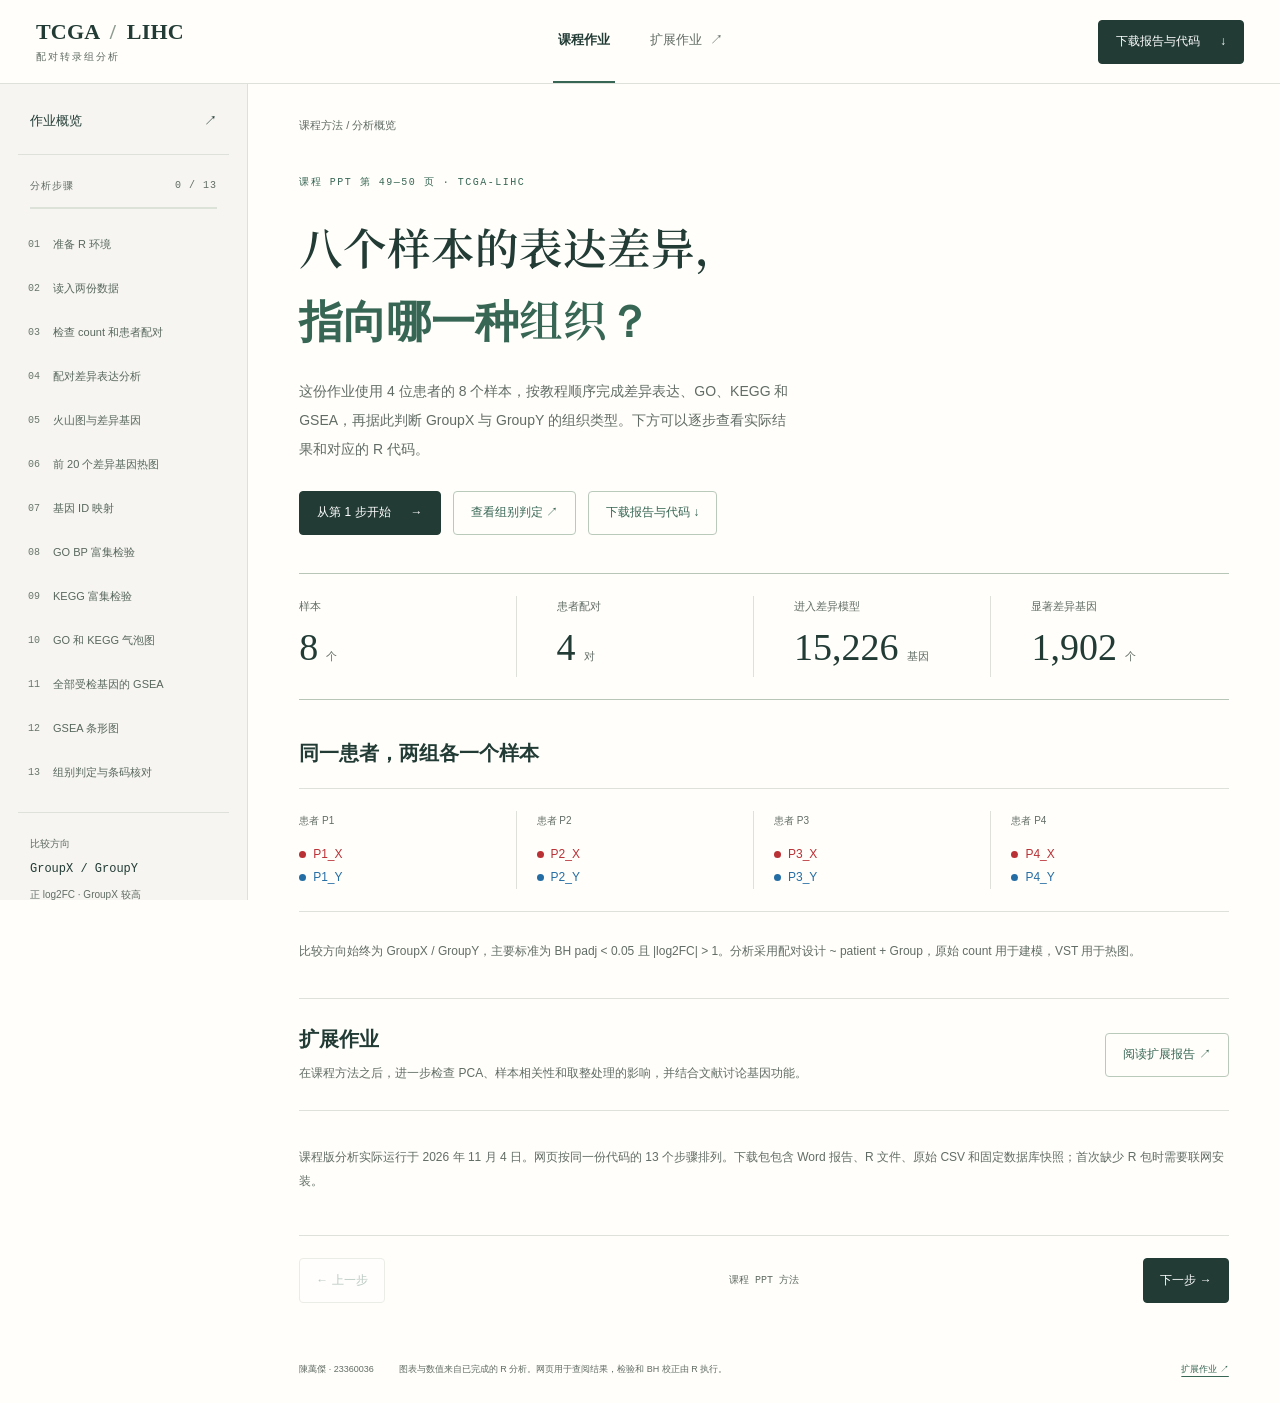
==== tcga-lihc/course/index.html @ a0c36216 "Add course assignment reader and extended report" ====
<!doctype html>
<html lang="zh-CN">
<head>
  <meta charset="utf-8"><meta name="viewport" content="width=device-width, initial-scale=1">
  <meta name="description" content="按课程教程的13个步骤查看 TCGA-LIHC 配对差异表达、GO、KEGG 和 GSEA 的实际结果与对应 R 代码。">
  <meta name="theme-color" content="#f6f5f1">
  <title>课程作业 · TCGA-LIHC 配对转录组分析</title>
  <link rel="stylesheet" href="course.css?v=1">
  <script defer src="data.js?v=1"></script><script defer src="course.js?v=1"></script>
</head>
<body>
  <a class="skip" href="#main">跳到正文</a>
  <header class="masthead">
    <a class="brand" href="#overview"><b>TCGA <span>/</span> LIHC</b><small>配对转录组分析</small></a>
    <nav aria-label="作业栏目"><a class="current" href="./" aria-current="page">课程作业</a><a href="extended.html">扩展作业 <span>↗</span></a></nav>
    <a class="download" href="downloads/TCGA_LIHC_course.zip" download>下载报告与代码 <span>↓</span></a>
  </header>
  <div class="layout">
    <aside class="rail">
      <a class="overview-link" href="#overview">作业概览 <span>↗</span></a>
      <div class="rail-title">分析步骤 <span id="progress-label">0 / 13</span></div>
      <div class="progress"><i id="progress"></i></div>
      <nav id="steps" aria-label="13 个分析步骤"></nav>
      <p class="rail-note">比较方向<br><b>GroupX / GroupY</b><br>正 log2FC · GroupX 较高<br>负 log2FC · GroupY 较高</p>
    </aside>
    <main id="main" tabindex="-1">
      <div class="breadcrumb"><span id="section-label">课程方法 / 分析概览</span><button id="open-code" hidden>查看本步 R 代码 <span>&lt;/&gt;</span></button></div>
      <article id="content"><h1>TCGA-LIHC 配对转录组分析</h1><p>正在读取课程版结果。</p></article>
      <div class="step-footer" id="step-footer"><button id="previous">← 上一步</button><span id="step-caption"></span><button id="next">下一步 →</button></div>
      <footer class="footer"><span>陳萬傑 · 23360036</span><p>图表与数值来自已完成的 R 分析。网页用于查阅结果，检验和 BH 校正由 R 执行。</p><a href="extended.html">扩展作业 ↗</a></footer>
    </main>
  </div>
  <dialog id="code-dialog" aria-labelledby="code-title"><div class="dialog-head"><div><small id="code-source"></small><h2 id="code-title">本步 R 代码</h2></div><button id="close-code" aria-label="关闭代码">×</button></div><div class="code-actions"><span>TCGA_LIHC_分步分析.R</span><button id="copy-code">复制本步代码</button><a href="downloads/TCGA_LIHC_course.R" download>下载完整 R 文件 ↓</a></div><pre id="code-body" tabindex="0"></pre></dialog>
  <dialog id="figure-dialog" aria-labelledby="figure-title"><div class="dialog-head"><h2 id="figure-title">分析图表</h2><button id="close-figure" aria-label="关闭图表">×</button></div><img id="figure-full" alt=""><a id="figure-pdf" target="_blank" rel="noopener">查看 PDF ↗</a></dialog>
  <div id="toast" role="status" aria-live="polite"></div>
  <noscript><p class="no-js">本页需要 JavaScript 才能切换步骤。可直接<a href="downloads/TCGA_LIHC_course.zip">下载报告与 R 代码</a>。</p></noscript>
</body>
</html>
---- tcga-lihc/course/course.css ----
@font-face{font-family:Research Serif;src:url('../fonts/research-serif.woff2') format('woff2');font-weight:600;font-display:swap}
:root{--ink:#223b35;--text:#354640;--muted:#626c66;--line:#dde1d9;--paper:#fffefa;--ground:#f6f5f1;--accent:#376655;--x:#b93035;--y:#246da4;--rail:248px;--head:84px;--sans:"Segoe UI","Microsoft YaHei","PingFang SC",sans-serif;--serif:"Research Serif","Source Han Serif SC","Noto Serif SC","SimSun",serif;--mono:Consolas,"Cascadia Code",monospace}
*{box-sizing:border-box}html{scroll-padding-top:105px}body{margin:0;background:var(--paper);color:var(--text);font:15px/1.9 var(--sans);-webkit-font-smoothing:antialiased}a{color:var(--accent);text-underline-offset:4px}button,input,select{font:inherit}button,a,input,select{touch-action:manipulation}button{cursor:pointer;color:inherit}button:disabled{opacity:.35;cursor:default}a:focus-visible,button:focus-visible,input:focus-visible,select:focus-visible,pre:focus-visible{outline:3px solid #2d7c67;outline-offset:4px}[hidden]{display:none!important}.skip{position:fixed;top:-80px;left:20px;z-index:100;background:white;padding:12px}.skip:focus{top:10px}
.masthead{height:var(--head);display:flex;align-items:center;justify-content:space-between;gap:24px;padding:0 36px;position:sticky;top:0;background:var(--paper);border-bottom:1px solid var(--line);z-index:10}.brand{color:var(--ink);text-decoration:none;line-height:1.4;flex-shrink:0}.brand b{display:block;font:600 22px Georgia,serif;letter-spacing:.2px}.brand b span{color:#8c9b8f;padding:0 5px}.brand small{display:block;font-size:10px;letter-spacing:2px;margin-top:5px;color:var(--muted)}.masthead nav{display:flex;gap:30px;height:100%;align-items:center}.masthead nav a{color:var(--muted);font-size:13px;text-decoration:none;display:flex;align-items:center;gap:8px;height:100%;border-bottom:2px solid transparent;padding:0 5px}.masthead nav a.current{color:var(--ink);border-bottom-color:var(--accent);font-weight:600}.masthead nav a:hover{color:var(--ink)}.download,.button{background:var(--ink);color:white;text-decoration:none;border:1px solid var(--ink);border-radius:4px;padding:9px 17px;font-size:12px;display:inline-flex;align-items:center;gap:20px;min-height:44px}.download:hover,.button:hover{background:var(--accent)}.button.secondary{background:transparent;color:var(--accent);border-color:#b9c9ba}
.layout{display:grid;grid-template-columns:var(--rail) minmax(0,1fr);max-width:1800px;margin:auto}.rail{position:sticky;top:var(--head);height:calc(100dvh - var(--head));overflow:auto;background:var(--ground);border-right:1px solid var(--line);padding:25px 18px;scrollbar-width:thin}.overview-link{text-decoration:none;color:var(--ink);font-size:13px;display:flex;justify-content:space-between;padding:0 12px 20px;border-bottom:1px solid var(--line);margin-bottom:21px}.rail-title{display:flex;justify-content:space-between;padding:0 12px;font-size:10px;color:var(--muted);letter-spacing:1px}.rail-title span{font-family:var(--mono)}.progress{height:2px;background:#dce2d7;margin:12px 12px 15px}.progress i{display:block;height:100%;width:0;background:var(--accent);transition:width .2s}.step-link{display:flex;align-items:center;gap:13px;padding:8px 10px;min-height:42px;font-size:11px;text-decoration:none;color:#58675e;border-radius:4px;line-height:1.55;margin:2px 0}.step-link>span{font:10px var(--mono);color:#69766c}.step-link.active{background:#e1e9dc;color:#214e3c;font-weight:600}.step-link:hover{background:#e9eee3}.rail-note{font-size:10px;color:var(--muted);line-height:2.1;padding:20px 12px 0;margin:18px 0 0;border-top:1px solid var(--line)}.rail-note b{font:12px/2.5 var(--mono);color:var(--ink)}
main{min-width:0;padding:26px clamp(25px,4vw,80px) 20px;max-width:1360px;width:100%;margin:auto;outline:none}.breadcrumb{display:flex;justify-content:space-between;align-items:center;gap:20px;min-height:30px;font-size:11px;color:var(--muted);margin-bottom:35px}.breadcrumb button{background:transparent;border:0;min-height:36px;font-size:11px;color:var(--accent)}.breadcrumb button span{margin-left:12px;font:10px var(--mono)}h1,h2,h3{color:var(--ink);line-height:1.5;text-wrap:pretty}h1{font:600 clamp(28px,2.9vw,43px)/1.55 var(--serif);margin:0 0 15px}h2{font-size:20px;margin:35px 0 15px}h3{font-size:15px;margin:24px 0 12px}.intro{font-size:14px;line-height:2;color:var(--muted);margin:0 0 30px;max-width:78ch}.eyebrow{font:10px/1.6 var(--mono);color:var(--accent);letter-spacing:1.5px;margin:0 0 20px}.overview-title{font-size:clamp(32px,3.4vw,51px);line-height:1.65;margin-bottom:22px}.overview-title em{font-style:normal;color:var(--accent)}.lead{font-size:14px;line-height:2.1;max-width:64ch;color:var(--muted);margin:0 0 26px}.actions{display:flex;gap:12px;align-items:center;flex-wrap:wrap}.metrics{display:grid;grid-template-columns:repeat(4,1fr);border-top:1px solid #b8c6b8;border-bottom:1px solid #b8c6b8;margin:38px 0;padding:22px 0;gap:20px}.metrics>div{border-right:1px solid var(--line);padding-left:20px}.metrics>div:first-child{padding:0}.metrics>div:last-child{border:0}.metrics span{display:block;color:var(--muted);font-size:11px}.metrics b{font:38px/1.6 Georgia,serif;color:var(--ink)}.metrics small{font-size:11px;margin-left:8px;color:var(--muted)}.pair-grid{display:grid;grid-template-columns:repeat(4,1fr);gap:20px;border-top:1px solid var(--line);border-bottom:1px solid var(--line);padding:22px 0;margin:20px 0 28px}.pair-grid div{border-right:1px solid var(--line)}.pair-grid div:last-child{border:0}.pair-grid small{font-size:10px;color:var(--muted);display:block;margin-bottom:13px}.pair-grid b{display:block;font-size:12px;font-weight:500}.x{color:var(--x)}.y{color:var(--y)}.x:before,.y:before{content:"";display:inline-block;height:7px;width:7px;border-radius:50%;margin-right:7px;background:currentColor}.note{font-size:12px;line-height:1.95;color:var(--muted);margin:23px 0}.method{font:clamp(22px,3vw,34px)/1.8 var(--mono);padding:26px 0;color:var(--ink);border-top:1px solid var(--line);border-bottom:1px solid var(--line);margin-bottom:22px}.direction{display:grid;grid-template-columns:1fr 1fr;gap:30px;border-bottom:1px solid var(--line);padding-bottom:22px}.direction b{font:26px Georgia,serif;color:var(--ink)}.direction p{font-size:12px;color:var(--muted);margin:10px 0 0}.direction>div+div{border-left:1px solid var(--line);padding-left:30px}.result-line{font-size:16px;margin:25px 0 10px;color:var(--ink)}
.table-wrap{overflow:auto;border-top:2px solid var(--ink);border-bottom:1px solid var(--ink);margin:17px 0 20px;scrollbar-width:thin}table{border-collapse:collapse;width:100%;font-size:12px;line-height:1.8}th{font-weight:600;color:var(--ink);border-bottom:1px solid #b2beb3;text-align:left;white-space:nowrap}th,td{padding:12px 13px;vertical-align:top}tbody tr+tr td{border-top:1px solid #e6e9e1}tbody tr:hover{background:#f6f8f1}.num{font-family:var(--mono);font-size:11px;text-align:right;white-space:nowrap}.term{min-width:230px;max-width:450px}.term small{display:block;font:10px var(--mono);color:var(--muted);margin-top:5px}.controls{display:flex;gap:14px;align-items:center;flex-wrap:wrap;margin:28px 0 14px;font-size:12px}.controls input[type=search]{background:white;border:1px solid #bfc8bd;border-radius:4px;padding:10px 13px;width:min(100%,340px);min-height:44px;color:var(--ink)}.controls select{background:white;border:1px solid #bfc8bd;border-radius:4px;padding:9px 11px;min-height:44px;max-width:100%;color:var(--ink)}.controls label{display:flex;align-items:center;gap:6px;min-height:44px}.controls input[type=checkbox]{width:16px;height:16px;accent-color:var(--accent)}.controls button,.table-pager button{border:1px solid #bec8ba;background:white;color:var(--accent);padding:8px 12px;border-radius:4px;min-height:44px;font-size:11px}.table-pager{display:flex;align-items:center;justify-content:space-between;gap:12px;font-size:11px;color:var(--muted)}.table-pager>div{display:flex;gap:12px;align-items:center}.segmented{display:flex;border:1px solid #bcc8b8;border-radius:4px;overflow:hidden;width:max-content;max-width:100%}.segmented button{background:none;border:0;min-height:44px;padding:9px 18px;font-size:12px;color:var(--accent)}.segmented button[aria-pressed=true]{background:var(--accent);color:white}.figure{margin:22px 0 0;border-top:1px solid var(--line);padding-top:22px}.figure-top{display:flex;justify-content:space-between;align-items:center;gap:20px;font-size:11px;margin-bottom:12px}.figure-top span{color:var(--muted)}.figure-image{display:block;width:100%;background:white;border:0;cursor:zoom-in;padding:0}.figure-image img{display:block;width:100%;height:auto;max-height:950px;object-fit:contain}.figure figcaption{font-size:11px;line-height:1.95;color:var(--muted);margin-top:15px}.summary-block{margin:28px 0;padding-top:22px;border-top:1px solid var(--line)}.summary-block p{font-size:14px;line-height:2}.count-strip{display:flex;gap:25px;margin:15px 0;font-size:12px;flex-wrap:wrap}.count-strip b{font:25px Georgia,serif;margin-left:8px}.ref-list{font-size:11px;color:var(--muted);line-height:1.9;padding-left:22px;overflow-wrap:anywhere}.ref-list li{margin:14px 0}.read-more{display:flex;align-items:center;justify-content:space-between;gap:30px;border-top:1px solid var(--line);border-bottom:1px solid var(--line);padding:25px 0;margin:35px 0}.read-more h2{margin:0 0 8px}.read-more p{font-size:12px;color:var(--muted);margin:0}
.step-footer{border-top:1px solid var(--line);padding-top:22px;display:flex;align-items:center;justify-content:space-between;gap:15px;margin-top:42px}.step-footer button{border:1px solid #c2cdbd;background:white;color:var(--accent);padding:10px 16px;border-radius:4px;min-height:44px;font-size:12px}.step-footer button:last-child{background:var(--ink);border-color:var(--ink);color:white}.step-footer span{font:10px var(--mono);color:var(--muted)}.footer{font-size:9px;color:var(--muted);margin-top:38px;padding:20px 0 5px;display:flex;align-items:flex-start;gap:25px}.footer span{white-space:nowrap}.footer p{margin:0;flex:1}.footer a{white-space:nowrap}
dialog{border:1px solid var(--line);border-radius:7px;background:var(--paper);color:var(--ink);box-shadow:0 20px 80px #1b302330;padding:0}dialog::backdrop{background:#16261dc0}#code-dialog{width:min(1000px,94vw);height:86dvh;max-width:94vw}#code-dialog[open]{display:flex;flex-direction:column}.dialog-head{padding:20px 25px;border-bottom:1px solid var(--line);display:flex;justify-content:space-between;align-items:center;gap:20px}.dialog-head h2{font-size:18px;margin:0}.dialog-head small{font:10px var(--mono);color:var(--muted)}.dialog-head button{background:transparent;border:0;font-size:26px;min-height:44px;min-width:44px}.code-actions{display:flex;align-items:center;gap:20px;padding:15px 25px;border-bottom:1px solid var(--line);font-size:10px}.code-actions span{font-family:var(--mono);flex:1}.code-actions button{min-height:40px;border:0;background:#e6eddf;padding:7px 12px;border-radius:4px;color:var(--accent);font-size:10px}#code-body{overflow:auto;padding:18px 0;margin:0;background:#f5f6f0;flex:1;font:12px/1.8 var(--mono);tab-size:2;outline-offset:-4px}#code-body>span{display:flex;min-width:max-content}.line-no{font:10px/2.16 var(--mono);color:#727d71;min-width:55px;user-select:none;text-align:right;padding-right:15px}.code-line{white-space:pre;padding-right:25px}.comment{color:#64795a}#figure-dialog{width:min(1250px,97vw);max-width:97vw;max-height:95dvh;overflow:auto}#figure-dialog img{display:block;width:100%;height:auto;padding:15px}#figure-dialog>a{display:block;padding:15px 25px;font-size:12px}#toast{position:fixed;bottom:25px;left:50%;transform:translateX(-50%);padding:10px 20px;border-radius:4px;background:var(--ink);color:white;font-size:12px;z-index:100;display:none}.no-js{padding:30px}.extended-main{max-width:1120px;padding-top:42px}.extension-list{margin:30px 0}.extension-row{display:grid;grid-template-columns:40px 190px 1fr;gap:22px;padding:22px 0;border-top:1px solid var(--line);align-items:start}.extension-row>span{font:11px var(--mono);color:var(--muted);margin-top:6px}.extension-row h2{font-size:17px;margin:0}.extension-row p{font-size:13px;line-height:1.95;margin:0;color:var(--muted)}.report-preview{margin:27px 0 15px;width:100%;height:850px;border:1px solid var(--line);background:white}.report-fallback{font-size:12px;color:var(--muted)}
@media(min-width:1600px){.rail{padding-left:24px;padding-right:24px}}@media(max-width:1000px){:root{--rail:220px}.masthead{padding:0 23px;gap:15px}.masthead nav{gap:18px}main{padding-left:30px;padding-right:30px}.metrics{gap:10px}.metrics b{font-size:31px}.footer{flex-wrap:wrap}.footer p{flex-basis:65%}}
@media(max-width:760px){:root{--head:74px}.masthead{padding:0 16px;gap:14px}.brand b{font-size:18px}.brand small{font-size:8px;letter-spacing:1px}.masthead nav{gap:15px;margin-left:auto}.masthead nav a{font-size:11px;padding:0}.masthead nav a span{display:none}.masthead>.download{display:none}.layout{display:block}.rail{height:auto;position:sticky;top:var(--head);padding:0;border-right:0;border-bottom:1px solid var(--line);z-index:9;overflow:visible}.overview-link,.rail-title,.progress,.rail-note{display:none}.rail nav{display:flex;overflow:auto;padding:7px 12px;gap:3px;scrollbar-width:thin}.step-link{flex-shrink:0;font-size:11px;padding:9px 11px;gap:8px;max-width:none;white-space:nowrap;min-height:44px}.step-link span{font-size:9px}main{padding:21px 21px 15px}.breadcrumb{font-size:9px;margin-bottom:25px;gap:10px}.breadcrumb button{font-size:9px;min-height:44px}.breadcrumb button span{margin-left:7px}h1{font-size:29px}.overview-title{font-size:34px}.lead,.intro{font-size:13px}.eyebrow{font-size:9px;margin-bottom:15px}.metrics{grid-template-columns:1fr 1fr;gap:16px 0;margin:30px 0;padding:18px 0}.metrics>div{padding-left:25px}.metrics>div:nth-child(3){padding-left:0}.metrics>div:nth-child(2){border:0}.metrics span{font-size:10px}.metrics b{font-size:32px}.pair-grid{gap:0}.pair-grid div:not(:first-child){padding-left:12px}.pair-grid small{font-size:9px}.pair-grid b{font-size:10px}h2{font-size:18px}.button{font-size:11px;gap:12px;padding:9px 14px}.table-wrap{margin-top:15px}th,td{padding:11px 10px}table{font-size:11px}.num{font-size:10px}.term{min-width:200px}.controls{gap:9px}.controls input[type=search]{width:100%;font-size:12px}.controls select{font-size:11px}.controls label{font-size:11px}.table-pager{font-size:10px;align-items:flex-start;gap:10px}.table-pager>div{gap:8px}.table-pager button{font-size:10px;padding:8px 10px}.table-pager>span{max-width:125px}.figure{padding-top:14px}.figure-top{font-size:10px;gap:10px}.figure figcaption{font-size:10px}.direction{gap:18px}.direction>div+div{padding-left:18px}.direction b{font-size:21px}.direction p{font-size:11px}.read-more{display:block}.read-more .button{margin-top:18px}.summary-block p{font-size:13px}.step-footer button{font-size:11px;padding:9px 12px}.step-footer span{font-size:9px}.footer{display:block;font-size:9px}.footer p{margin:10px 0}.code-actions{padding:10px 15px;gap:10px;flex-wrap:wrap}.code-actions span{flex-basis:100%;font-size:10px}.code-actions button,.code-actions a{font-size:10px;min-height:44px;display:flex;align-items:center}#code-dialog{height:95dvh;width:97vw;max-width:97vw}.dialog-head{padding:12px 15px}.dialog-head h2{font-size:16px}.dialog-head small{font-size:9px}#code-body{font-size:11px}.line-no{min-width:40px;padding-right:10px}.extended-main{padding-top:28px}.extension-row{grid-template-columns:25px 1fr;gap:10px}.extension-row p{grid-column:2}.report-preview{height:550px}.report-fallback{font-size:11px}}
@media(prefers-reduced-motion:reduce){*{transition:none!important;scroll-behavior:auto!important}}@media print{.masthead,.rail,.breadcrumb,.step-footer,.footer,.controls,.table-pager{display:none!important}.layout{display:block}main{max-width:none;padding:0}body{font-size:12pt}.figure{break-inside:avoid}}

.report-reader{border:1px solid var(--line);margin:25px 0;background:#eeeee7}.report-toolbar{display:flex;justify-content:space-between;align-items:center;gap:12px;padding:15px;background:var(--paper);border-bottom:1px solid var(--line);font-size:12px}.report-toolbar button,.report-toolbar select{min-height:44px;border:1px solid #bdc8b7;border-radius:4px;background:white;padding:8px 13px;color:var(--accent);font-size:11px}.report-toolbar label{white-space:nowrap}.report-toolbar select{margin:0 4px;padding-right:5px}.report-reader img{display:block;width:100%;max-width:1000px;height:auto;margin:15px auto;background:white}.report-status{font-size:11px;color:var(--muted);text-align:center;padding:8px 12px 15px;margin:0}@media(max-width:760px){.report-toolbar{padding:10px;gap:7px;font-size:10px}.report-toolbar button{font-size:10px;padding:8px}.report-toolbar select{padding:6px}.report-reader img{margin:10px auto}.report-status{font-size:10px}}
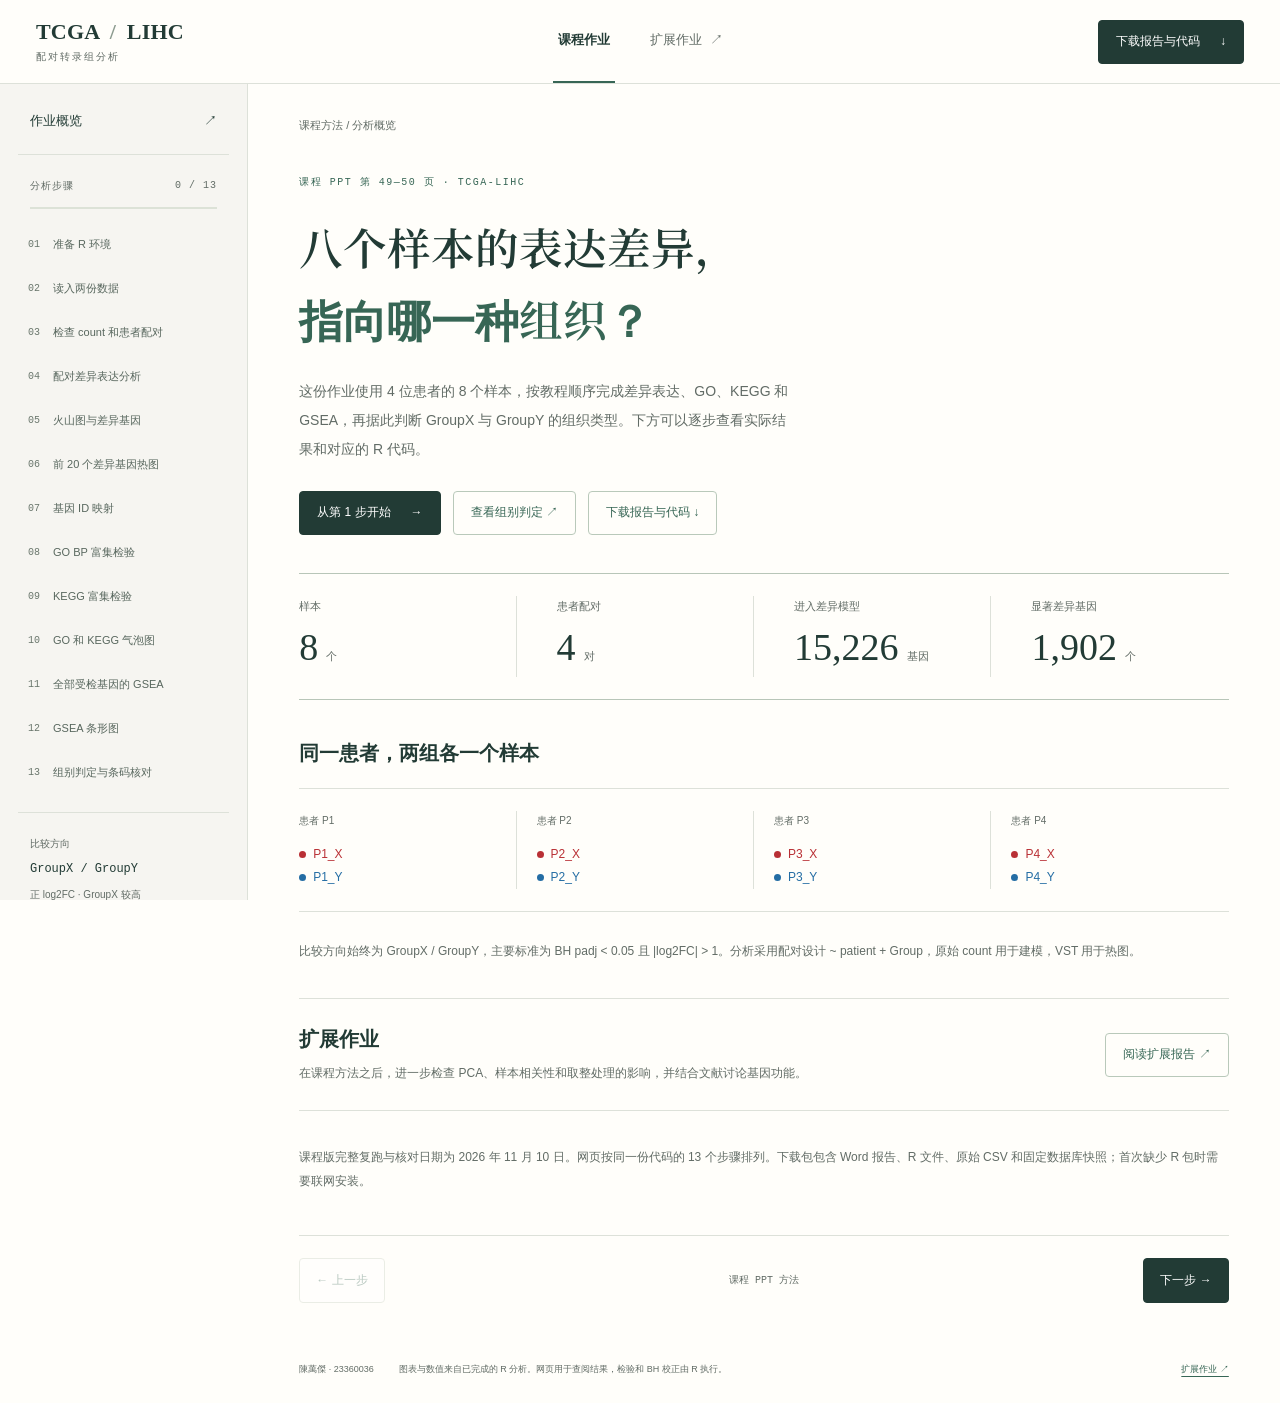
==== commit 9716ad29: "核对课程报告图表与统计说明，同步 GO/KEGG GSEA 和通路索引" ====
--- a/tcga-lihc/course/index.html
+++ b/tcga-lihc/course/index.html
@@ -1,38 +1,38 @@
-<!doctype html>
-<html lang="zh-CN">
-<head>
-  <meta charset="utf-8"><meta name="viewport" content="width=device-width, initial-scale=1">
-  <meta name="description" content="按课程教程的13个步骤查看 TCGA-LIHC 配对差异表达、GO、KEGG 和 GSEA 的实际结果与对应 R 代码。">
-  <meta name="theme-color" content="#f6f5f1">
-  <title>课程作业 · TCGA-LIHC 配对转录组分析</title>
-  <link rel="stylesheet" href="course.css?v=1">
-  <script defer src="data.js?v=1"></script><script defer src="course.js?v=1"></script>
-</head>
-<body>
-  <a class="skip" href="#main">跳到正文</a>
-  <header class="masthead">
-    <a class="brand" href="#overview"><b>TCGA <span>/</span> LIHC</b><small>配对转录组分析</small></a>
-    <nav aria-label="作业栏目"><a class="current" href="./" aria-current="page">课程作业</a><a href="extended.html">扩展作业 <span>↗</span></a></nav>
-    <a class="download" href="downloads/TCGA_LIHC_course.zip" download>下载报告与代码 <span>↓</span></a>
-  </header>
-  <div class="layout">
-    <aside class="rail">
-      <a class="overview-link" href="#overview">作业概览 <span>↗</span></a>
-      <div class="rail-title">分析步骤 <span id="progress-label">0 / 13</span></div>
-      <div class="progress"><i id="progress"></i></div>
-      <nav id="steps" aria-label="13 个分析步骤"></nav>
-      <p class="rail-note">比较方向<br><b>GroupX / GroupY</b><br>正 log2FC · GroupX 较高<br>负 log2FC · GroupY 较高</p>
-    </aside>
-    <main id="main" tabindex="-1">
-      <div class="breadcrumb"><span id="section-label">课程方法 / 分析概览</span><button id="open-code" hidden>查看本步 R 代码 <span>&lt;/&gt;</span></button></div>
-      <article id="content"><h1>TCGA-LIHC 配对转录组分析</h1><p>正在读取课程版结果。</p></article>
-      <div class="step-footer" id="step-footer"><button id="previous">← 上一步</button><span id="step-caption"></span><button id="next">下一步 →</button></div>
-      <footer class="footer"><span>陳萬傑 · 23360036</span><p>图表与数值来自已完成的 R 分析。网页用于查阅结果，检验和 BH 校正由 R 执行。</p><a href="extended.html">扩展作业 ↗</a></footer>
-    </main>
-  </div>
-  <dialog id="code-dialog" aria-labelledby="code-title"><div class="dialog-head"><div><small id="code-source"></small><h2 id="code-title">本步 R 代码</h2></div><button id="close-code" aria-label="关闭代码">×</button></div><div class="code-actions"><span>TCGA_LIHC_分步分析.R</span><button id="copy-code">复制本步代码</button><a href="downloads/TCGA_LIHC_course.R" download>下载完整 R 文件 ↓</a></div><pre id="code-body" tabindex="0"></pre></dialog>
-  <dialog id="figure-dialog" aria-labelledby="figure-title"><div class="dialog-head"><h2 id="figure-title">分析图表</h2><button id="close-figure" aria-label="关闭图表">×</button></div><img id="figure-full" alt=""><a id="figure-pdf" target="_blank" rel="noopener">查看 PDF ↗</a></dialog>
-  <div id="toast" role="status" aria-live="polite"></div>
-  <noscript><p class="no-js">本页需要 JavaScript 才能切换步骤。可直接<a href="downloads/TCGA_LIHC_course.zip">下载报告与 R 代码</a>。</p></noscript>
-</body>
-</html>
+<!doctype html>
+<html lang="zh-CN">
+<head>
+  <meta charset="utf-8"><meta name="viewport" content="width=device-width, initial-scale=1">
+  <meta name="description" content="按课程教程的13个步骤查看 TCGA-LIHC 配对差异表达、GO、KEGG 和 GSEA 的实际结果与对应 R 代码。">
+  <meta name="theme-color" content="#f6f5f1">
+  <title>课程作业 · TCGA-LIHC 配对转录组分析</title>
+  <link rel="stylesheet" href="course.css?v=20261110">
+  <script defer src="data.js?v=20261110"></script><script defer src="course.js?v=20261110"></script>
+</head>
+<body>
+  <a class="skip" href="#main">跳到正文</a>
+  <header class="masthead">
+    <a class="brand" href="#overview"><b>TCGA <span>/</span> LIHC</b><small>配对转录组分析</small></a>
+    <nav aria-label="作业栏目"><a class="current" href="./" aria-current="page">课程作业</a><a href="extended.html">扩展作业 <span>↗</span></a></nav>
+    <a class="download" href="downloads/TCGA_LIHC_course.zip" download>下载报告与代码 <span>↓</span></a>
+  </header>
+  <div class="layout">
+    <aside class="rail">
+      <a class="overview-link" href="#overview">作业概览 <span>↗</span></a>
+      <div class="rail-title">分析步骤 <span id="progress-label">0 / 13</span></div>
+      <div class="progress"><i id="progress"></i></div>
+      <nav id="steps" aria-label="13 个分析步骤"></nav>
+      <p class="rail-note">比较方向<br><b>GroupX / GroupY</b><br>正 log2FC · GroupX 较高<br>负 log2FC · GroupY 较高</p>
+    </aside>
+    <main id="main" tabindex="-1">
+      <div class="breadcrumb"><span id="section-label">课程方法 / 分析概览</span><button id="open-code" hidden>查看本步 R 代码 <span>&lt;/&gt;</span></button></div>
+      <article id="content"><h1>TCGA-LIHC 配对转录组分析</h1><p>正在读取课程版结果。</p></article>
+      <div class="step-footer" id="step-footer"><button id="previous">← 上一步</button><span id="step-caption"></span><button id="next">下一步 →</button></div>
+      <footer class="footer"><span>陳萬傑 · 23360036</span><p>图表与数值来自已完成的 R 分析。网页用于查阅结果，检验和 BH 校正由 R 执行。</p><a href="extended.html">扩展作业 ↗</a></footer>
+    </main>
+  </div>
+  <dialog id="code-dialog" aria-labelledby="code-title"><div class="dialog-head"><div><small id="code-source"></small><h2 id="code-title">本步 R 代码</h2></div><button id="close-code" aria-label="关闭代码">×</button></div><div class="code-actions"><span>TCGA_LIHC_分步分析.R</span><button id="copy-code">复制本步代码</button><a href="downloads/TCGA_LIHC_course.R" download>下载完整 R 文件 ↓</a></div><pre id="code-body" tabindex="0"></pre></dialog>
+  <dialog id="figure-dialog" aria-labelledby="figure-title"><div class="dialog-head"><h2 id="figure-title">分析图表</h2><button id="close-figure" aria-label="关闭图表">×</button></div><img id="figure-full" alt=""><a id="figure-pdf" target="_blank" rel="noopener">查看 PDF ↗</a></dialog>
+  <div id="toast" role="status" aria-live="polite"></div>
+  <noscript><p class="no-js">本页需要 JavaScript 才能切换步骤。可直接<a href="downloads/TCGA_LIHC_course.zip">下载报告与 R 代码</a>。</p></noscript>
+</body>
+</html>
